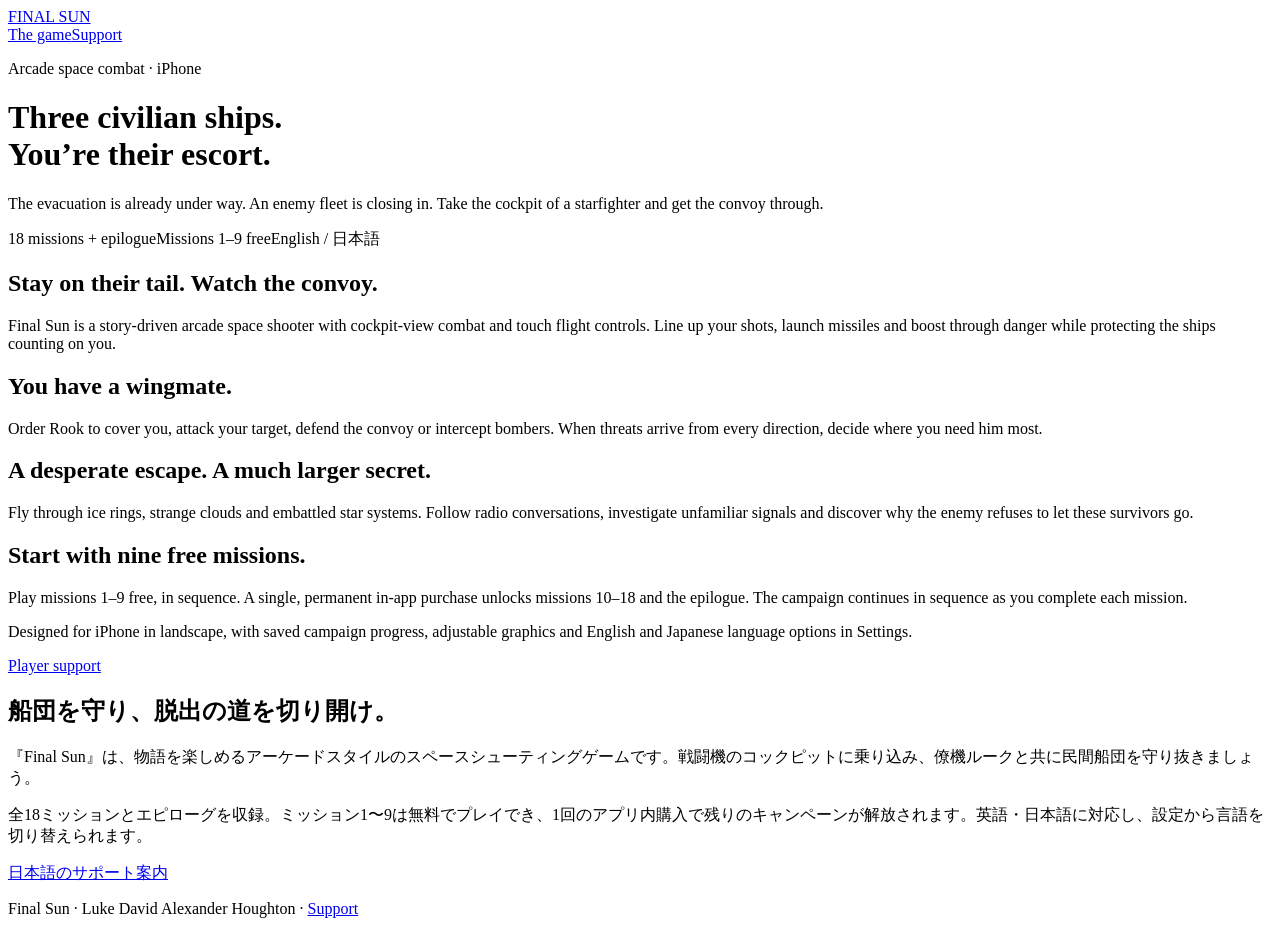
==== index.html @ fba4fd44 "Add Final Sun marketing page" ====
<!doctype html>
<html lang="en"><head><meta charset="utf-8"><meta name="viewport" content="width=device-width,initial-scale=1"><title>Final Sun — Arcade Space Combat</title><meta name="description" content="A story-driven arcade space shooter for iPhone. Escort a civilian convoy through an 18-mission campaign. Play missions 1–9 free."><link rel="stylesheet" href="styles.css"></head>
<body><div class="wrap"><header><a class="brand" href="./">FINAL SUN</a><nav aria-label="Main navigation"><a href="./" aria-current="page">The game</a><a href="support.html">Support</a></nav></header>
<main><p class="eyebrow">Arcade space combat · iPhone</p><h1>Three civilian ships.<br>You’re their escort.</h1><p class="lead">The evacuation is already under way. An enemy fleet is closing in. Take the cockpit of a starfighter and get the convoy through.</p>
<div class="facts"><span>18 missions + epilogue</span><span>Missions 1–9 free</span><span>English / 日本語</span></div>
<section><h2>Stay on their tail. Watch the convoy.</h2><p>Final Sun is a story-driven arcade space shooter with cockpit-view combat and touch flight controls. Line up your shots, launch missiles and boost through danger while protecting the ships counting on you.</p></section>
<section><h2>You have a wingmate.</h2><p>Order Rook to cover you, attack your target, defend the convoy or intercept bombers. When threats arrive from every direction, decide where you need him most.</p></section>
<section><h2>A desperate escape. A much larger secret.</h2><p>Fly through ice rings, strange clouds and embattled star systems. Follow radio conversations, investigate unfamiliar signals and discover why the enemy refuses to let these survivors go.</p></section>
<section class="details"><h2>Start with nine free missions.</h2><p>Play missions 1–9 free, in sequence. A single, permanent in-app purchase unlocks missions 10–18 and the epilogue. The campaign continues in sequence as you complete each mission.</p><p>Designed for iPhone in landscape, with saved campaign progress, adjustable graphics and English and Japanese language options in Settings.</p><a class="button" href="support.html">Player support</a></section>
<section lang="ja" class="details"><h2>船団を守り、脱出の道を切り開け。</h2><p>『Final Sun』は、物語を楽しめるアーケードスタイルのスペースシューティングゲームです。戦闘機のコックピットに乗り込み、僚機ルークと共に民間船団を守り抜きましょう。</p><p>全18ミッションとエピローグを収録。ミッション1〜9は無料でプレイでき、1回のアプリ内購入で残りのキャンペーンが解放されます。英語・日本語に対応し、設定から言語を切り替えられます。</p><a href="support.html#japanese">日本語のサポート案内</a></section></main>
<footer><p>Final Sun · Luke David Alexander Houghton · <a href="support.html">Support</a></p></footer></div></body></html>
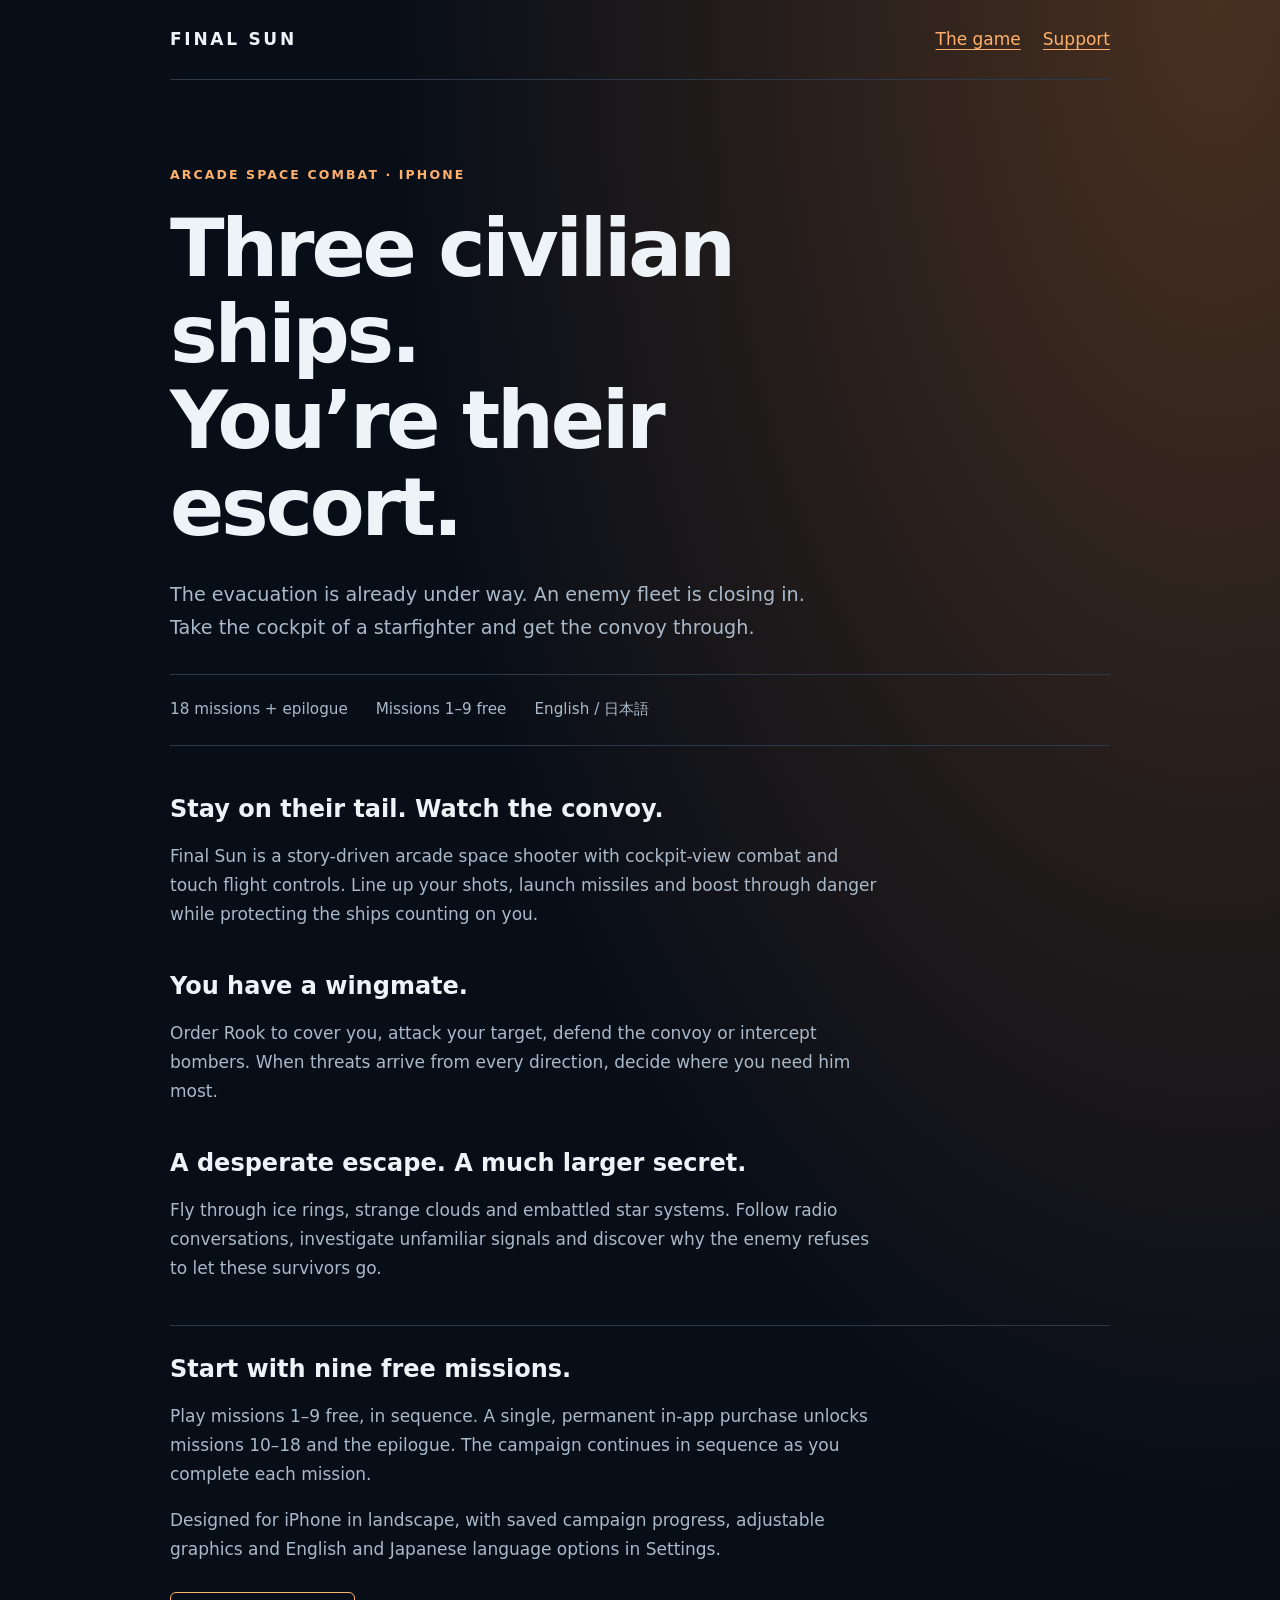
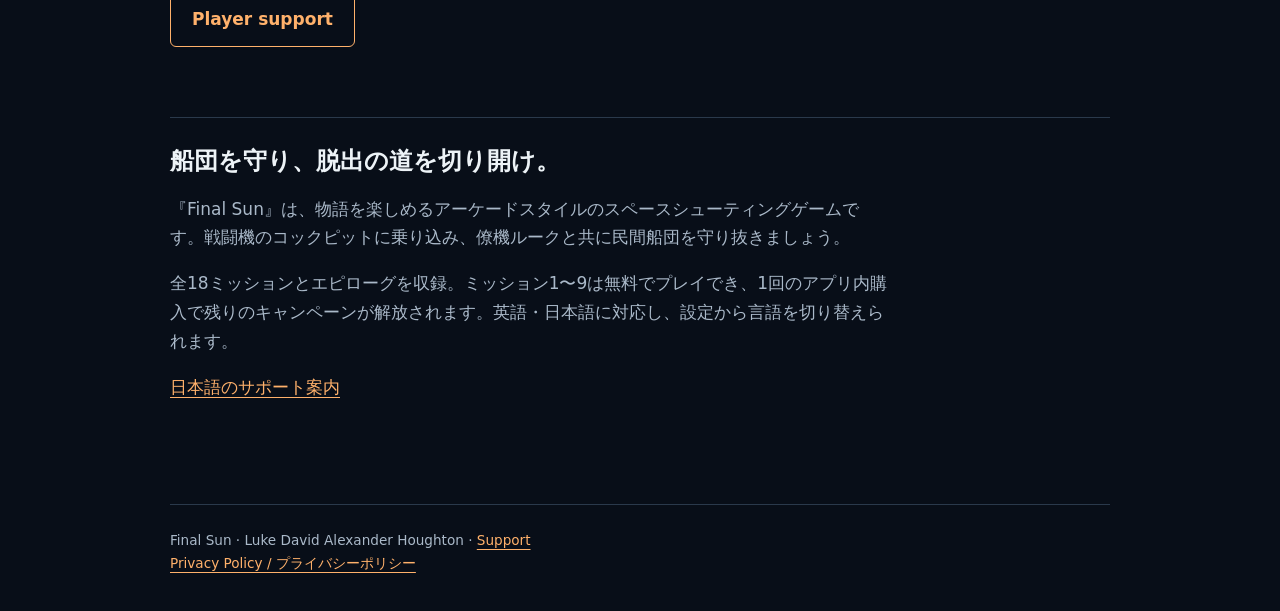
==== commit 4b7e4cb1: "Link privacy policy from public pages" ====
--- a/index.html
+++ b/index.html
@@ -8,4 +8,4 @@
 <section><h2>A desperate escape. A much larger secret.</h2><p>Fly through ice rings, strange clouds and embattled star systems. Follow radio conversations, investigate unfamiliar signals and discover why the enemy refuses to let these survivors go.</p></section>
 <section class="details"><h2>Start with nine free missions.</h2><p>Play missions 1–9 free, in sequence. A single, permanent in-app purchase unlocks missions 10–18 and the epilogue. The campaign continues in sequence as you complete each mission.</p><p>Designed for iPhone in landscape, with saved campaign progress, adjustable graphics and English and Japanese language options in Settings.</p><a class="button" href="support.html">Player support</a></section>
 <section lang="ja" class="details"><h2>船団を守り、脱出の道を切り開け。</h2><p>『Final Sun』は、物語を楽しめるアーケードスタイルのスペースシューティングゲームです。戦闘機のコックピットに乗り込み、僚機ルークと共に民間船団を守り抜きましょう。</p><p>全18ミッションとエピローグを収録。ミッション1〜9は無料でプレイでき、1回のアプリ内購入で残りのキャンペーンが解放されます。英語・日本語に対応し、設定から言語を切り替えられます。</p><a href="support.html#japanese">日本語のサポート案内</a></section></main>
-<footer><p>Final Sun · Luke David Alexander Houghton · <a href="support.html">Support</a></p></footer></div></body></html>+<footer><p>Final Sun · Luke David Alexander Houghton · <a href="support.html">Support</a></p><p><a href="privacy.html">Privacy Policy / プライバシーポリシー</a></p></footer></div></body></html>
--- a/styles.css
+++ b/styles.css
@@ -0,0 +1 @@
+:root{color-scheme:dark;--bg:#080e18;--ink:#edf3f7;--muted:#aab9c9;--accent:#ffb16b;--line:#2a394b}*{box-sizing:border-box}body{margin:0;background:radial-gradient(ellipse at 95% 0%,#483020 0,transparent 48%),var(--bg);color:var(--ink);font:17px/1.7 system-ui,-apple-system,BlinkMacSystemFont,"Segoe UI",sans-serif}a{color:var(--accent);text-underline-offset:4px}a:hover{color:#fff}a:focus-visible{outline:3px solid var(--accent);outline-offset:5px}.wrap{width:min(940px,100% - 40px);margin:auto}header{display:flex;justify-content:space-between;align-items:center;gap:24px;padding:25px 0;border-bottom:1px solid var(--line)}.brand{color:var(--ink);font-weight:800;letter-spacing:.16em;text-decoration:none}nav{display:flex;gap:22px}main{padding:72px 0 60px}.eyebrow{text-transform:uppercase;letter-spacing:.17em;color:var(--accent);font-size:.78rem;font-weight:700}h1{font-size:clamp(2.7rem,7vw,5rem);line-height:1.08;letter-spacing:-.04em;max-width:800px;margin:20px 0 28px}h2{font-size:1.5rem;line-height:1.3;margin:0 0 14px}p{max-width:720px}.lead{font-size:1.2rem;color:var(--muted);max-width:680px}.button{display:inline-block;border:1px solid var(--accent);padding:12px 21px;border-radius:6px;text-decoration:none;font-weight:650;margin:12px 0 28px}.facts{display:flex;flex-wrap:wrap;gap:12px 28px;padding:22px 0;border-top:1px solid var(--line);border-bottom:1px solid var(--line);color:var(--muted);font-size:.95rem;margin:30px 0 48px}section{margin:42px 0}section p{color:var(--muted)}.details{border-top:1px solid var(--line);padding-top:28px}.support h1{font-size:clamp(2.6rem,7vw,4rem)}.note{border-left:3px solid var(--accent);padding:10px 0 10px 20px;color:var(--muted)}li{margin:8px 0}footer{border-top:1px solid var(--line);padding:24px 0 36px;color:var(--muted);font-size:.85rem}footer p{margin:0}@media(max-width:500px){header{align-items:flex-start;flex-direction:column;gap:10px}main{padding-top:42px}nav{gap:24px}}
